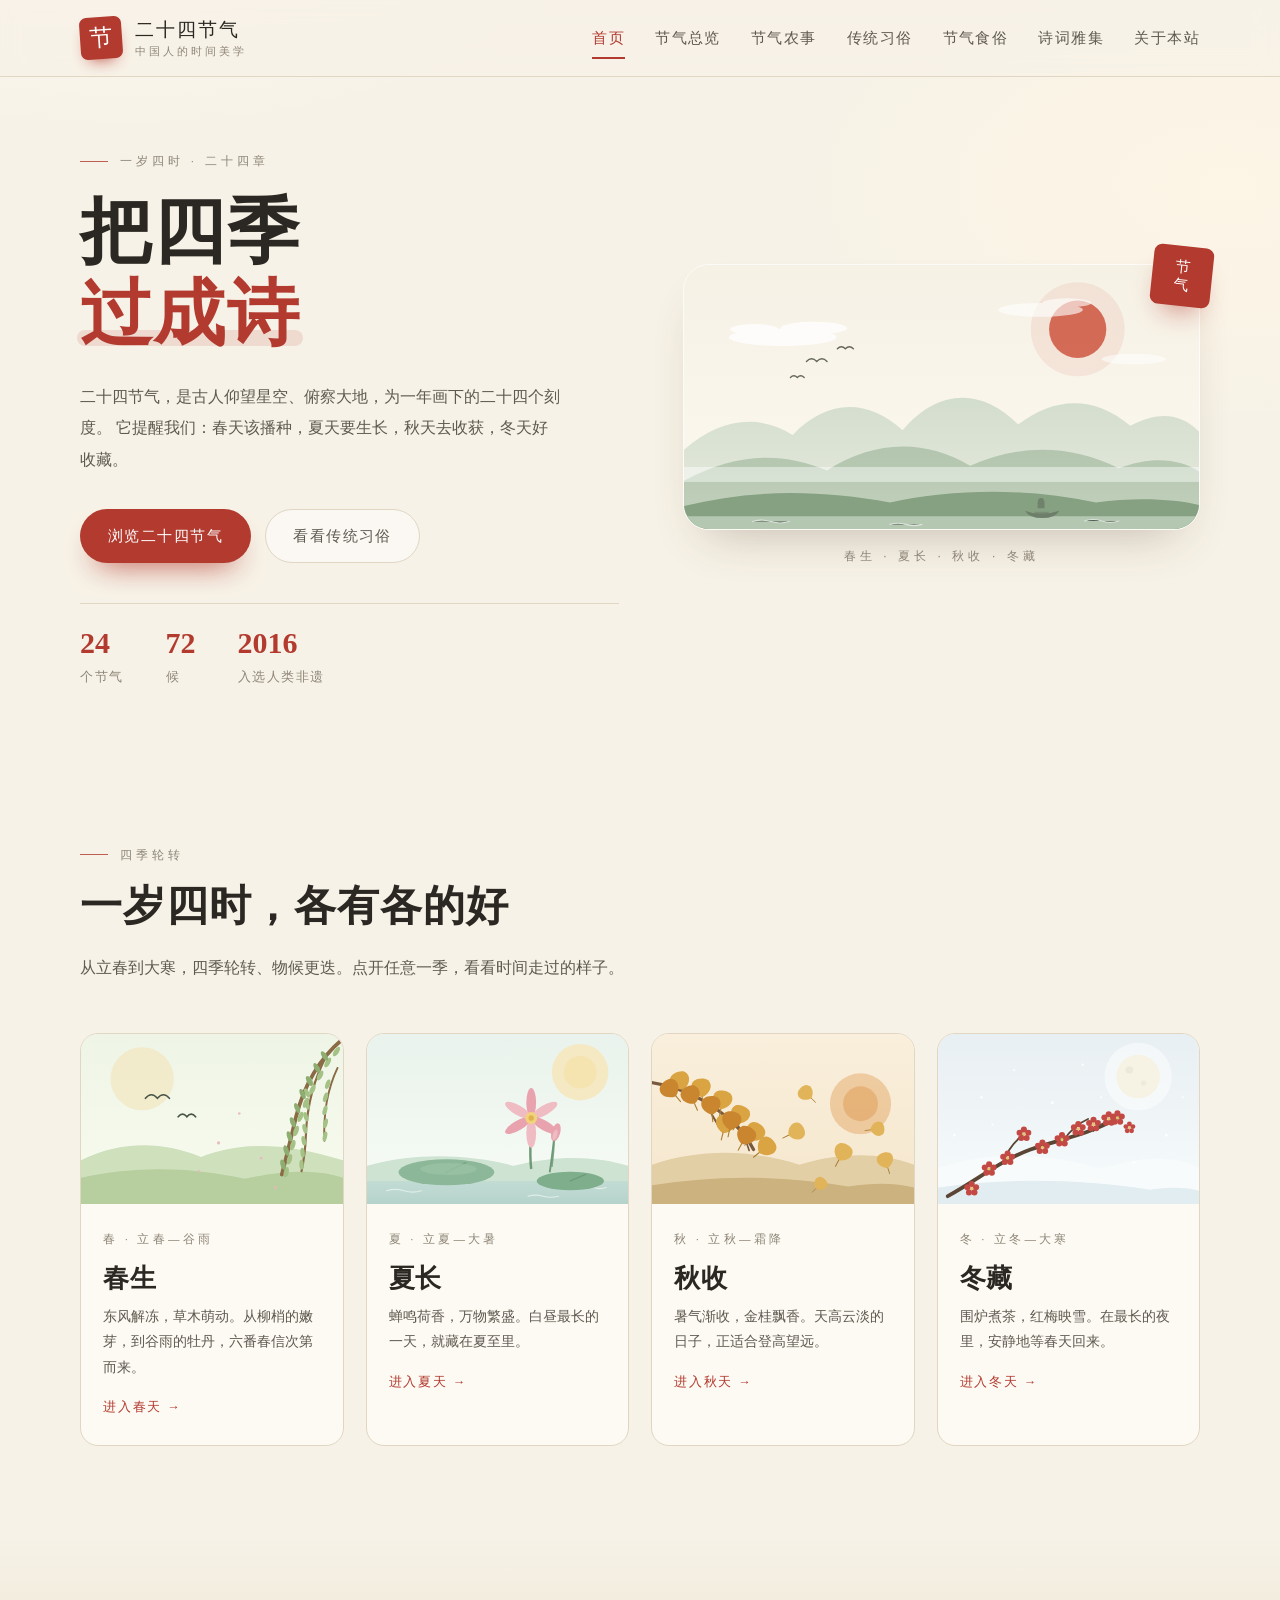
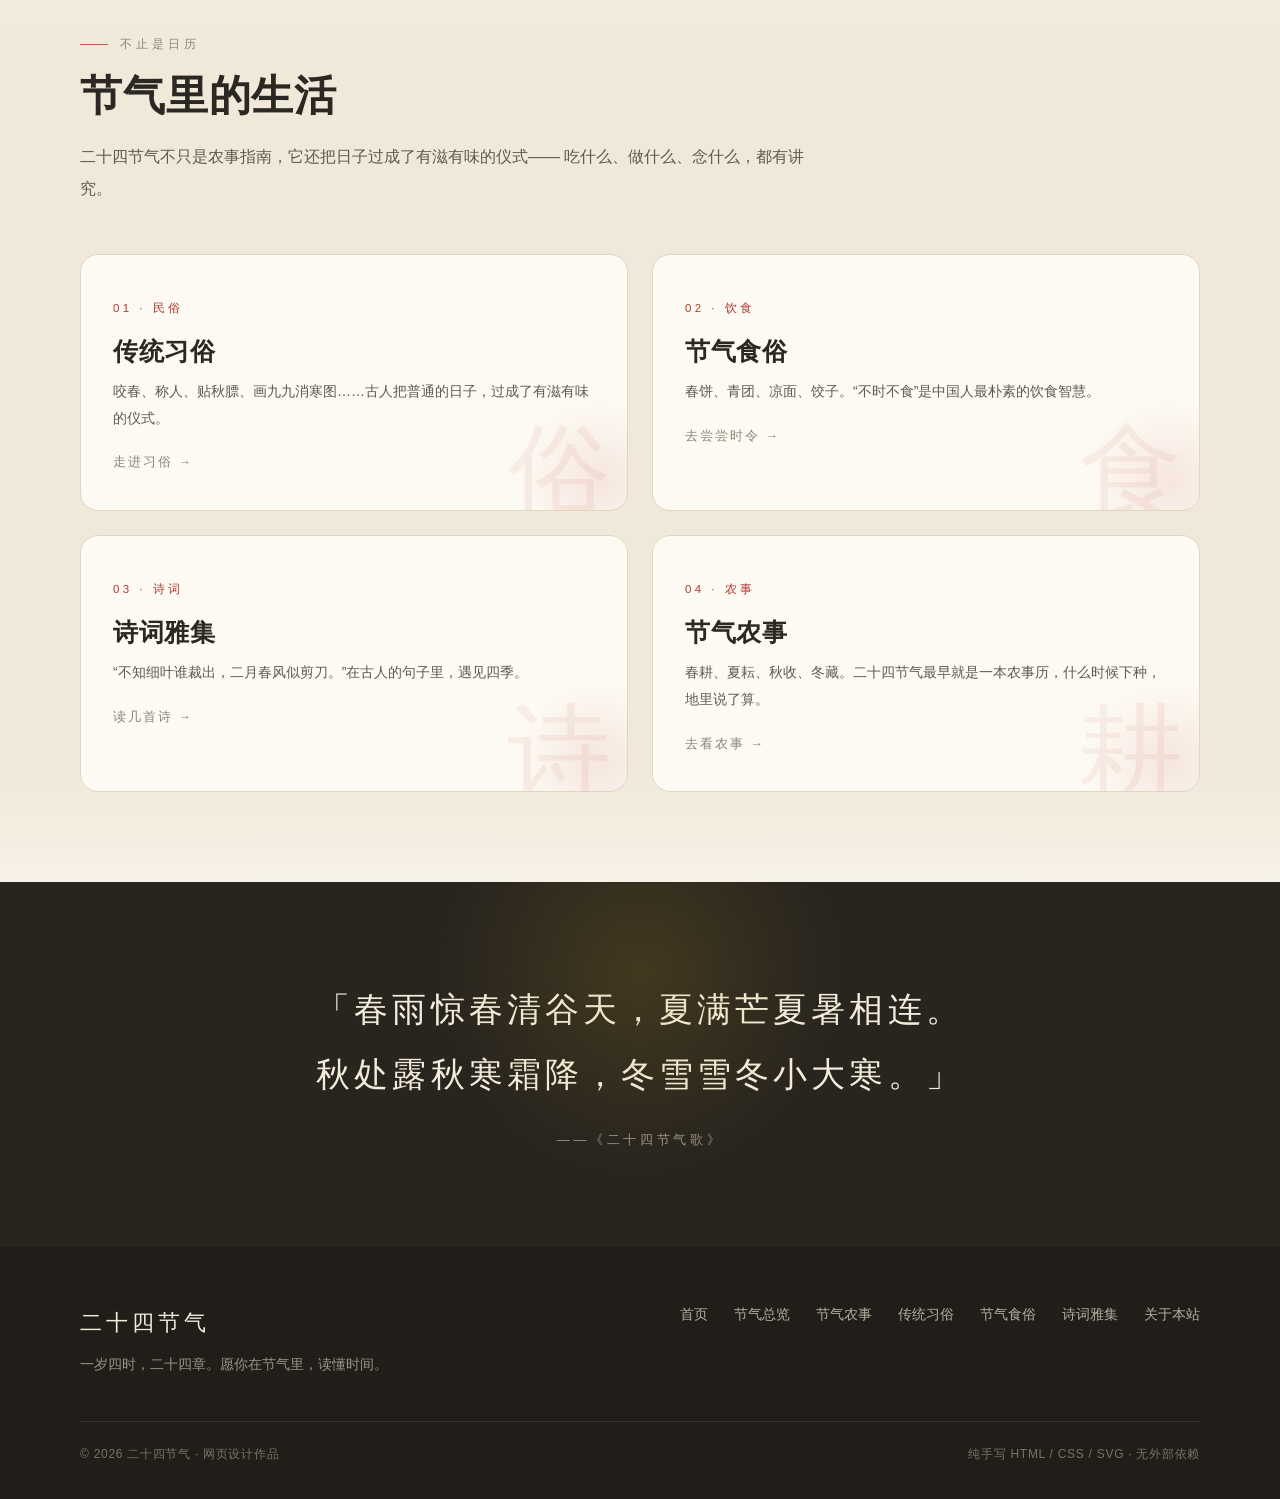
==== index.html @ dc35225e "Add 二十四节气 static site Co-Authored-By: Claude Code <noreply@anthropic.com>" ====
<!DOCTYPE html>
<html lang="zh-CN">
<head>
  <meta charset="UTF-8">
  <meta name="viewport" content="width=device-width, initial-scale=1.0">
  <title>二十四节气 · 中国人的时间美学</title>
  <meta name="description" content="二十四节气主题网站：一岁四时，二十四章。了解节气知识、传统习俗、节气食俗与相关诗词。">
  <link rel="icon" href="images/favicon.svg" type="image/svg+xml">
  <link rel="stylesheet" href="css/style.css">
  <script>document.documentElement.classList.add('js');</script>
</head>
<body>

  <header class="site-header">
    <div class="wrap nav">
      <a class="brand" href="index.html" aria-label="返回首页">
        <span class="brand-seal" aria-hidden="true">节</span>
        <span class="brand-text">二十四节气<small>中国人的时间美学</small></span>
      </a>
      <button class="nav-toggle" type="button" aria-label="展开导航" aria-expanded="false" aria-controls="siteNav">☰</button>
      <nav class="nav-links" id="siteNav">
        <a href="index.html" class="active">首页</a>
        <a href="terms.html">节气总览</a>
        <a href="farming.html">节气农事</a>
        <a href="customs.html">传统习俗</a>
        <a href="food.html">节气食俗</a>
        <a href="poetry.html">诗词雅集</a>
        <a href="about.html">关于本站</a>
      </nav>
    </div>
  </header>

  <main>

    <!-- ================= Hero ================= -->
    <section class="hero">
      <div class="wrap hero-grid">
        <div class="hero-copy">
          <p class="eyebrow">一岁四时 · 二十四章</p>
          <h1>把四季<br><em>过成诗</em></h1>
          <p class="lead">
            二十四节气，是古人仰望星空、俯察大地，为一年画下的二十四个刻度。
            它提醒我们：春天该播种，夏天要生长，秋天去收获，冬天好收藏。
          </p>
          <div class="hero-actions">
            <a class="btn btn-solid" href="terms.html">浏览二十四节气</a>
            <a class="btn btn-ghost" href="customs.html">看看传统习俗</a>
          </div>
          <ul class="hero-stats">
            <li><strong>24</strong><span>个节气</span></li>
            <li><strong>72</strong><span>候</span></li>
            <li><strong>2016</strong><span>入选人类非遗</span></li>
          </ul>
        </div>

        <figure class="hero-art">
          <img src="images/hero-mountains.svg" alt="水墨风格的山水插画：远山、红日、小舟与飞鸟" width="900" height="460">
          <span class="hero-seal" aria-hidden="true">节<br>气</span>
          <figcaption>春生 · 夏长 · 秋收 · 冬藏</figcaption>
        </figure>
      </div>
    </section>

    <!-- ================= 四季 ================= -->
    <section class="section">
      <div class="wrap">
        <div class="section-head reveal">
          <p class="eyebrow">四季轮转</p>
          <h2>一岁四时，各有各的好</h2>
          <p class="lead">
            从立春到大寒，四季轮转、物候更迭。点开任意一季，看看时间走过的样子。
          </p>
        </div>

        <div class="season-grid">
          <a class="season-card reveal" href="terms.html#spring">
            <img src="images/season-spring.svg" alt="春天的柳枝与燕子" width="480" height="320" loading="lazy">
            <div class="season-body">
              <span class="season-label">春 · 立春—谷雨</span>
              <h3>春生</h3>
              <p>东风解冻，草木萌动。从柳梢的嫩芽，到谷雨的牡丹，六番春信次第而来。</p>
              <span class="season-arrow">进入春天 →</span>
            </div>
          </a>

          <a class="season-card reveal" href="terms.html#summer">
            <img src="images/season-summer.svg" alt="夏天的荷花与池塘" width="480" height="320" loading="lazy">
            <div class="season-body">
              <span class="season-label">夏 · 立夏—大暑</span>
              <h3>夏长</h3>
              <p>蝉鸣荷香，万物繁盛。白昼最长的一天，就藏在夏至里。</p>
              <span class="season-arrow">进入夏天 →</span>
            </div>
          </a>

          <a class="season-card reveal" href="terms.html#autumn">
            <img src="images/season-autumn.svg" alt="秋天的银杏枝头" width="480" height="320" loading="lazy">
            <div class="season-body">
              <span class="season-label">秋 · 立秋—霜降</span>
              <h3>秋收</h3>
              <p>暑气渐收，金桂飘香。天高云淡的日子，正适合登高望远。</p>
              <span class="season-arrow">进入秋天 →</span>
            </div>
          </a>

          <a class="season-card reveal" href="terms.html#winter">
            <img src="images/season-winter.svg" alt="冬天的明月与红梅" width="480" height="320" loading="lazy">
            <div class="season-body">
              <span class="season-label">冬 · 立冬—大寒</span>
              <h3>冬藏</h3>
              <p>围炉煮茶，红梅映雪。在最长的夜里，安静地等春天回来。</p>
              <span class="season-arrow">进入冬天 →</span>
            </div>
          </a>
        </div>
      </div>
    </section>

    <!-- ================= 四个入口 ================= -->
    <section class="section section-paper">
      <div class="wrap">
        <div class="section-head reveal">
          <p class="eyebrow">不止是日历</p>
          <h2>节气里的生活</h2>
          <p class="lead">
            二十四节气不只是农事指南，它还把日子过成了有滋有味的仪式——
            吃什么、做什么、念什么，都有讲究。
          </p>
        </div>

        <div class="feature-grid">
          <a class="feature-card reveal" href="customs.html">
            <span class="feature-kicker">01 · 民俗</span>
            <h3>传统习俗</h3>
            <span class="feature-char" aria-hidden="true">俗</span>
            <p>咬春、称人、贴秋膘、画九九消寒图……古人把普通的日子，过成了有滋有味的仪式。</p>
            <span class="feature-more">走进习俗 →</span>
          </a>

          <a class="feature-card reveal" href="food.html">
            <span class="feature-kicker">02 · 饮食</span>
            <h3>节气食俗</h3>
            <span class="feature-char" aria-hidden="true">食</span>
            <p>春饼、青团、凉面、饺子。“不时不食”是中国人最朴素的饮食智慧。</p>
            <span class="feature-more">去尝尝时令 →</span>
          </a>

          <a class="feature-card reveal" href="poetry.html">
            <span class="feature-kicker">03 · 诗词</span>
            <h3>诗词雅集</h3>
            <span class="feature-char" aria-hidden="true">诗</span>
            <p>“不知细叶谁裁出，二月春风似剪刀。”在古人的句子里，遇见四季。</p>
            <span class="feature-more">读几首诗 →</span>
          </a>

          <a class="feature-card reveal" href="farming.html">
            <span class="feature-kicker">04 · 农事</span>
            <h3>节气农事</h3>
            <span class="feature-char" aria-hidden="true">耕</span>
            <p>春耕、夏耘、秋收、冬藏。二十四节气最早就是一本农事历，什么时候下种，地里说了算。</p>
            <span class="feature-more">去看农事 →</span>
          </a>
        </div>
      </div>
    </section>

    <!-- ================= 诗句横幅 ================= -->
    <section class="quote-band">
      <div class="wrap">
        <blockquote>「春雨惊春清谷天，夏满芒夏暑相连。<br>秋处露秋寒霜降，冬雪雪冬小大寒。」</blockquote>
        <cite>——《二十四节气歌》</cite>
      </div>
    </section>

  </main>

  <footer class="site-footer">
    <div class="wrap footer-grid">
      <div>
        <p class="footer-title">二十四节气</p>
        <p class="footer-note">一岁四时，二十四章。愿你在节气里，读懂时间。</p>
      </div>
      <nav class="footer-links" aria-label="页脚导航">
        <a href="index.html">首页</a>
        <a href="terms.html">节气总览</a>
        <a href="farming.html">节气农事</a>
        <a href="customs.html">传统习俗</a>
        <a href="food.html">节气食俗</a>
        <a href="poetry.html">诗词雅集</a>
        <a href="about.html">关于本站</a>
      </nav>
    </div>
    <div class="wrap footer-bottom">
      <p>© <span data-year>2026</span> 二十四节气 · 网页设计作品</p>
      <p>纯手写 HTML / CSS / SVG · 无外部依赖</p>
    </div>
  </footer>

  <script src="js/main.js"></script>
</body>
</html>
---- css/style.css ----
/* =========================================================
   二十四节气 · 站点样式
   纯手写 CSS，无第三方框架 / 无外部字体依赖
   ========================================================= */

:root{
  --paper:      #f7f2e7;
  --paper-2:    #fdfaf3;
  --paper-3:    #f0e9da;
  --ink:        #2b2823;
  --ink-2:      #5f5a50;
  --ink-3:      #8d8577;
  --line:       #e0d6c2;
  --red:        #b23a2f;
  --red-deep:   #8e2b22;
  --gold:       #c9a227;
  --spring:     #7d9e6a;
  --summer:     #bd6a52;
  --autumn:     #bd8f41;
  --winter:     #5a7d95;
  --serif: "Songti SC","STSong","Noto Serif SC","Source Han Serif SC","SimSun",serif;
  --sans:  "PingFang SC","Microsoft YaHei","Hiragino Sans GB","Noto Sans SC",sans-serif;
  --radius: 18px;
  --shadow: 0 24px 50px -24px rgba(72,54,30,.32);
}

*,*::before,*::after{ box-sizing:border-box; }

html{ scroll-behavior:smooth; }

body{
  margin:0;
  font-family:var(--sans);
  font-size:16px;
  line-height:1.8;
  color:var(--ink);
  background:
    radial-gradient(900px 520px at 10% -6%, #fffdf6 0%, rgba(255,253,246,0) 62%),
    radial-gradient(760px 420px at 96% 6%, #fdf5e6 0%, rgba(253,245,230,0) 58%),
    var(--paper);
  overflow-x:hidden;
  -webkit-font-smoothing:antialiased;
}

::selection{ background:rgba(178,58,47,.16); }

img{ max-width:100%; height:auto; display:block; }
a{ color:inherit; }
button{ font:inherit; }

h1,h2,h3,h4{
  font-family:var(--serif);
  font-weight:600;
  line-height:1.3;
  letter-spacing:.02em;
  margin:0;
}
p{ margin:0; }

:focus-visible{
  outline:2px solid var(--red);
  outline-offset:3px;
  border-radius:4px;
}

.wrap{ width:min(1120px, calc(100% - 48px)); margin-inline:auto; }
.wrap.narrow{ width:min(880px, calc(100% - 48px)); }

.section{ padding:90px 0; }
.section-tight{ padding:56px 0; }

.section-paper{
  background:linear-gradient(180deg,
    rgba(240,233,218,0) 0%,
    var(--paper-3) 12%,
    var(--paper-3) 88%,
    rgba(240,233,218,0) 100%);
}

/* ---------- 入场动画（JS 开启后才隐藏，避免无 JS 时白屏） ---------- */
.js .reveal.reveal-armed{
  opacity:0;
  transform:translateY(26px);
  transition:opacity .8s ease, transform .8s cubic-bezier(.2,.7,.3,1);
}
.js .reveal.reveal-armed.is-visible{ opacity:1; transform:none; }

/* ========================= 顶部导航 ========================= */
.site-header{
  position:sticky;
  top:0;
  z-index:60;
  background:rgba(247,242,231,.86);
  backdrop-filter:blur(12px);
  -webkit-backdrop-filter:blur(12px);
  border-bottom:1px solid var(--line);
}

.nav{
  position:relative;
  display:flex;
  align-items:center;
  justify-content:space-between;
  gap:24px;
  min-height:76px;
}

.brand{
  display:flex;
  align-items:center;
  gap:13px;
  text-decoration:none;
  flex-shrink:0;
}
.brand-seal{
  width:42px; height:42px;
  display:grid; place-items:center;
  background:var(--red);
  color:#fff;
  font-family:var(--serif);
  font-size:23px;
  border-radius:7px;
  transform:rotate(-4deg);
  box-shadow:0 8px 16px -8px rgba(178,58,47,.95);
}
.brand-text{
  font-family:var(--serif);
  font-size:19px;
  letter-spacing:.1em;
  line-height:1.15;
}
.brand-text small{
  display:block;
  margin-top:5px;
  font-family:var(--sans);
  font-size:10.5px;
  letter-spacing:.28em;
  color:var(--ink-3);
}

.nav-links{ display:flex; gap:30px; }
.nav-links a{
  position:relative;
  padding:8px 0;
  font-size:14.5px;
  letter-spacing:.1em;
  color:var(--ink-2);
  text-decoration:none;
  white-space:nowrap;
  transition:color .25s;
}
.nav-links a::after{
  content:"";
  position:absolute;
  left:0; bottom:0;
  width:100%; height:2px;
  background:var(--red);
  transform:scaleX(0);
  transform-origin:left;
  transition:transform .3s ease;
}
.nav-links a:hover{ color:var(--ink); }
.nav-links a:hover::after,
.nav-links a.active::after{ transform:scaleX(1); }
.nav-links a.active{ color:var(--red); }

.nav-toggle{
  display:none;
  width:44px; height:44px;
  border:1px solid var(--line);
  border-radius:10px;
  background:rgba(255,255,255,.55);
  color:var(--ink);
  font-size:18px;
  cursor:pointer;
}

/* ========================= 通用元素 ========================= */
.eyebrow{
  display:inline-flex;
  align-items:center;
  gap:12px;
  font-size:11.5px;
  letter-spacing:.34em;
  color:var(--ink-3);
}
.eyebrow::before{
  content:"";
  width:28px; height:1px;
  background:var(--red);
  opacity:.8;
}

.lead{ color:var(--ink-2); font-size:16px; line-height:1.95; }

.section-head{ max-width:730px; margin-bottom:50px; }
.section-head h2{
  font-size:clamp(28px,3.4vw,42px);
  margin:14px 0 18px;
}

.btn{
  display:inline-flex;
  align-items:center;
  gap:10px;
  padding:13px 27px;
  border-radius:999px;
  border:1px solid transparent;
  font-size:14.5px;
  letter-spacing:.1em;
  text-decoration:none;
  cursor:pointer;
  transition:transform .3s, background .3s, border-color .3s, box-shadow .3s, color .3s;
}
.btn-solid{
  background:var(--red);
  color:#fff;
  box-shadow:0 16px 30px -16px rgba(178,58,47,.95);
}
.btn-solid:hover{ background:var(--red-deep); transform:translateY(-2px); }
.btn-ghost{
  border-color:var(--line);
  background:rgba(255,255,255,.5);
  color:var(--ink-2);
}
.btn-ghost:hover{ border-color:var(--ink-3); color:var(--ink); transform:translateY(-2px); }

.ornament{
  display:flex;
  align-items:center;
  justify-content:center;
  gap:12px;
  margin-top:22px;
  color:var(--red);
}
.ornament::before,
.ornament::after{
  content:"";
  width:70px; height:1px;
  background:var(--line);
}

/* ========================= 首页 Hero ========================= */
.hero{ padding:66px 0 58px; position:relative; }

.hero-grid{
  display:grid;
  grid-template-columns:1.02fr .98fr;
  gap:64px;
  align-items:center;
}

.hero h1{
  font-size:clamp(46px,5.6vw,78px);
  line-height:1.14;
  margin:20px 0 26px;
}
.hero h1 em{
  position:relative;
  display:inline-block;
  font-style:normal;
  color:var(--red);
}
.hero h1 em::after{
  content:"";
  position:absolute;
  left:-3px; right:-3px; bottom:9px;
  height:16px;
  border-radius:9px;
  background:rgba(178,58,47,.13);
  z-index:-1;
}

.hero .lead{ max-width:480px; }

.hero-actions{
  display:flex;
  flex-wrap:wrap;
  gap:14px;
  margin-top:34px;
}

.hero-stats{
  display:flex;
  gap:42px;
  list-style:none;
  margin:40px 0 0;
  padding:24px 0 0;
  border-top:1px solid var(--line);
}
.hero-stats li{ display:flex; flex-direction:column; }
.hero-stats strong{
  font-family:var(--serif);
  font-size:30px;
  line-height:1;
  color:var(--red);
}
.hero-stats span{
  margin-top:8px;
  font-size:12.5px;
  letter-spacing:.12em;
  color:var(--ink-3);
}

.hero-art{ position:relative; margin:0; }
.hero-art img{
  width:100%;
  border-radius:26px;
  border:1px solid rgba(255,255,255,.7);
  box-shadow:var(--shadow);
}
.hero-art figcaption{
  margin-top:16px;
  text-align:center;
  font-size:12px;
  letter-spacing:.34em;
  color:var(--ink-3);
}
.hero-seal{
  position:absolute;
  top:-18px; right:-12px;
  width:60px; height:60px;
  display:grid; place-items:center;
  background:var(--red);
  color:#fff;
  font-family:var(--serif);
  font-size:15px;
  line-height:1.2;
  text-align:center;
  border-radius:8px;
  transform:rotate(6deg);
  box-shadow:0 16px 30px -16px rgba(178,58,47,.95);
}

/* ========================= 四季卡片 ========================= */
.season-grid{
  display:grid;
  grid-template-columns:repeat(4,1fr);
  gap:22px;
}

.season-card{
  position:relative;
  display:flex;
  flex-direction:column;
  background:var(--paper-2);
  border:1px solid var(--line);
  border-radius:var(--radius);
  overflow:hidden;
  text-decoration:none;
  transition:transform .4s cubic-bezier(.2,.7,.3,1), box-shadow .4s;
}
.season-card:hover{ transform:translateY(-10px); box-shadow:var(--shadow); }
.season-card img{ width:100%; height:170px; object-fit:cover; }
.season-body{ padding:20px 22px 24px; }
.season-label{
  font-size:11.5px;
  letter-spacing:.28em;
  color:var(--ink-3);
}
.season-body h3{ font-size:26px; margin:9px 0 8px; }
.season-body p{ font-size:13.8px; color:var(--ink-2); line-height:1.85; }
.season-arrow{
  display:inline-block;
  margin-top:16px;
  font-size:12.5px;
  letter-spacing:.14em;
  color:var(--red);
}
.season-card:hover .season-arrow{ letter-spacing:.22em; }
.season-arrow, .season-card{ transition-property:transform, box-shadow, letter-spacing; }

/* ========================= 三个特色入口 ========================= */
.feature-grid{
  display:grid;
  grid-template-columns:repeat(2,1fr);
  gap:24px;
}
.feature-card{
  position:relative;
  display:block;
  padding:38px 32px 34px;
  background:var(--paper-2);
  border:1px solid var(--line);
  border-radius:var(--radius);
  text-decoration:none;
  overflow:hidden;
  transition:transform .4s cubic-bezier(.2,.7,.3,1), box-shadow .4s, border-color .4s;
}
.feature-card::after{
  content:"";
  position:absolute;
  right:-56px; bottom:-56px;
  width:170px; height:170px;
  border-radius:50%;
  background:radial-gradient(circle, rgba(178,58,47,.10), rgba(178,58,47,0) 68%);
  transition:transform .5s;
}
.feature-card:hover{ transform:translateY(-8px); box-shadow:var(--shadow); border-color:#d4c7ae; }
.feature-card:hover::after{ transform:scale(1.15); }
.feature-kicker{
  font-size:11.5px;
  letter-spacing:.3em;
  color:var(--red);
}
.feature-card h3{ font-size:25px; margin:14px 0 10px; }
.feature-card p{ font-size:14px; color:var(--ink-2); line-height:1.9; }
.feature-more{
  display:inline-block;
  margin-top:20px;
  font-size:12.5px;
  letter-spacing:.16em;
  color:var(--ink-3);
}
.feature-char{
  position:absolute;
  right:16px;
  bottom:-14px;
  font-family:var(--serif);
  font-size:104px;
  line-height:1;
  color:rgba(178,58,47,.07);
  pointer-events:none;
}

/* ========================= 诗句横幅 ========================= */
.quote-band{
  padding:96px 0;
  background:#28241e;
  color:#f3ecdc;
  text-align:center;
  position:relative;
  overflow:hidden;
}
.quote-band::before{
  content:"";
  position:absolute;
  left:50%; top:-120px;
  width:420px; height:420px;
  transform:translateX(-50%);
  border-radius:50%;
  background:radial-gradient(circle, rgba(201,162,39,.16), rgba(201,162,39,0) 68%);
}
.quote-band blockquote{
  margin:0;
  font-family:var(--serif);
  font-size:clamp(22px,3vw,34px);
  line-height:1.9;
  letter-spacing:.12em;
}
.quote-band cite{
  display:block;
  margin-top:20px;
  font-style:normal;
  font-size:13px;
  letter-spacing:.28em;
  color:rgba(243,236,220,.55);
}

/* ========================= 页脚 ========================= */
.site-footer{
  background:#211e19;
  color:#cfc7b6;
  padding:56px 0 34px;
}
.footer-grid{
  display:flex;
  justify-content:space-between;
  gap:48px;
  flex-wrap:wrap;
}
.footer-title{
  font-family:var(--serif);
  font-size:22px;
  letter-spacing:.18em;
  color:#f3ecdc;
}
.footer-note{
  margin-top:10px;
  font-size:13.5px;
  color:rgba(207,199,182,.7);
}
.footer-links{
  display:flex;
  flex-wrap:wrap;
  gap:12px 26px;
  font-size:13.5px;
}
.footer-links a{
  text-decoration:none;
  color:rgba(207,199,182,.85);
  transition:color .25s;
}
.footer-links a:hover{ color:#fff; }
.footer-bottom{
  display:flex;
  justify-content:space-between;
  flex-wrap:wrap;
  gap:10px;
  margin-top:44px;
  padding-top:22px;
  border-top:1px solid rgba(255,255,255,.1);
  font-size:12px;
  letter-spacing:.06em;
  color:rgba(207,199,182,.5);
}

/* ========================= 内页页头 ========================= */
.page-hero{
  padding:70px 0 22px;
  text-align:center;
}
.page-hero h1{
  margin-top:18px;
  font-size:clamp(34px,4.6vw,56px);
  letter-spacing:.12em;
}
.page-hero .lead{
  max-width:680px;
  margin:20px auto 0;
}

/* ========================= 节气总览 ========================= */
.filter-bar{
  display:flex;
  justify-content:center;
  flex-wrap:wrap;
  gap:10px;
  margin:30px 0 54px;
}
.filter-btn{
  padding:9px 22px;
  border:1px solid var(--line);
  border-radius:999px;
  background:rgba(255,255,255,.55);
  color:var(--ink-2);
  font-size:13.5px;
  letter-spacing:.14em;
  cursor:pointer;
  transition:all .25s;
}
.filter-btn:hover{ border-color:var(--ink-3); color:var(--ink); }
.filter-btn.active{
  background:var(--red);
  border-color:var(--red);
  color:#fff;
  box-shadow:0 12px 24px -14px rgba(178,58,47,.9);
}

.season-block{
  margin-bottom:68px;
  scroll-margin-top:110px;
}
.season-block[hidden]{ display:none !important; }
.season-head{
  display:flex;
  align-items:baseline;
  gap:16px;
  padding-bottom:16px;
  margin-bottom:24px;
  border-bottom:1px solid var(--line);
}
.season-head h2{ font-size:30px; letter-spacing:.1em; }
.season-head .season-sub{
  font-size:13px;
  letter-spacing:.1em;
  color:var(--ink-3);
}
.season-dot{
  width:10px; height:10px;
  border-radius:50%;
  align-self:center;
  background:var(--spring);
}
.season-block[data-season="spring"] .season-dot{ background:var(--spring); }
.season-block[data-season="summer"] .season-dot{ background:var(--summer); }
.season-block[data-season="autumn"] .season-dot{ background:var(--autumn); }
.season-block[data-season="winter"] .season-dot{ background:var(--winter); }

.season-art{
  margin:0 0 24px;
  border-radius:16px;
  overflow:hidden;
  background:var(--paper-3);
}
.season-art img{
  width:100%;
  height:240px;
  object-fit:cover;
  display:block;
  transition:transform .6s ease;
}
.season-block:hover .season-art img{ transform:scale(1.02); }
.season-block .note-box{ margin-top:26px; }

.season-lead{
  max-width:920px;
  margin:-4px 0 24px;
  font-size:15px;
  line-height:1.95;
  color:var(--ink-2);
}

.farm-intro{ max-width:800px; margin-bottom:54px; }
.farm-intro .section-head{ margin-bottom:22px; }

.glossary{ margin-top:64px; }
.glossary-head{ max-width:730px; margin-bottom:28px; }
.glossary-head h2{ font-size:clamp(26px,3vw,36px); margin-top:12px; }
.glossary-grid{
  display:grid;
  grid-template-columns:repeat(3,1fr);
  gap:16px;
  margin:0;
}
.glossary-item{
  padding:20px 22px 21px;
  background:var(--paper-2);
  border:1px solid var(--line);
  border-radius:12px;
}
.glossary-item dt{
  margin-bottom:6px;
  font-family:var(--serif);
  font-size:19px;
  color:var(--red);
}
.glossary-item dd{
  margin:0;
  font-size:13.5px;
  line-height:1.85;
  color:var(--ink-2);
}

.term-grid{
  display:grid;
  grid-template-columns:repeat(6, 1fr);
  gap:14px;
}
.term-card{
  position:relative;
  padding:22px 18px 24px;
  background:var(--paper-2);
  border:1px solid var(--line);
  border-top:3px solid var(--spring);
  border-radius:14px;
  transition:transform .35s, box-shadow .35s, background .35s;
}
.season-block[data-season="spring"] .term-card{ border-top-color:var(--spring); }
.season-block[data-season="summer"] .term-card{ border-top-color:var(--summer); }
.season-block[data-season="autumn"] .term-card{ border-top-color:var(--autumn); }
.season-block[data-season="winter"] .term-card{ border-top-color:var(--winter); }
.term-card:hover{
  transform:translateY(-6px);
  box-shadow:var(--shadow);
  background:#fffdf7;
}
.term-no{
  font-size:11px;
  letter-spacing:.26em;
  color:var(--ink-3);
}
.term-card h3{ font-size:24px; margin:10px 0 4px; }
.term-date{
  font-size:12px;
  letter-spacing:.08em;
  color:var(--red);
  margin-bottom:12px;
}
.term-desc{
  font-size:13px;
  line-height:1.8;
  color:var(--ink-2);
}

.note-box{
  margin-top:36px;
  padding:24px 28px;
  background:rgba(201,162,39,.07);
  border:1px solid rgba(201,162,39,.28);
  border-left:3px solid var(--gold);
  border-radius:12px;
  font-size:14.5px;
  line-height:1.9;
  color:var(--ink-2);
}
.note-box strong{ color:var(--ink); }

/* ========================= 传统习俗时间轴 ========================= */
.timeline{
  position:relative;
  padding-left:42px;
  margin-top:16px;
}
.timeline::before{
  content:"";
  position:absolute;
  left:9px; top:8px; bottom:8px;
  width:1px;
  background:var(--line);
}
.timeline-item{
  position:relative;
  margin-bottom:34px;
}
.timeline-item:last-child{ margin-bottom:0; }
.timeline-dot{
  position:absolute;
  left:-42px; top:34px;
  width:19px; height:19px;
  border-radius:50%;
  background:var(--red);
  border:3px solid var(--paper);
  box-shadow:0 0 0 1px var(--line);
}
.custom-card{
  background:var(--paper-2);
  border:1px solid var(--line);
  border-radius:var(--radius);
  padding:30px 34px 32px;
  box-shadow:0 18px 40px -34px rgba(72,54,30,.6);
  transition:transform .35s, box-shadow .35s;
}
.custom-card:hover{ transform:translateY(-4px); box-shadow:var(--shadow); }

.custom-card.has-art{
  display:grid;
  grid-template-columns:minmax(0,1fr) 300px;
  gap:32px;
  align-items:center;
}
.custom-copy{ min-width:0; }
.custom-art{
  margin:0;
  border-radius:14px;
  overflow:hidden;
  background:var(--paper-3);
  aspect-ratio:3 / 2;
}
.custom-art img{
  width:100%;
  height:100%;
  object-fit:cover;
  display:block;
  transition:transform .5s ease;
}
.custom-card.has-art:hover .custom-art img{ transform:scale(1.03); }
.custom-char{
  display:inline-grid;
  place-items:center;
  width:56px; height:56px;
  margin-bottom:16px;
  border-radius:50%;
  background:var(--red);
  color:#fff;
  font-family:var(--serif);
  font-size:26px;
  box-shadow:0 14px 24px -14px rgba(178,58,47,.9);
}
.custom-card.spring .custom-char{ background:var(--spring); box-shadow:0 14px 24px -14px rgba(125,158,106,.95); }
.custom-card.summer .custom-char{ background:var(--summer); box-shadow:0 14px 24px -14px rgba(189,106,82,.95); }
.custom-card.autumn .custom-char{ background:var(--autumn); box-shadow:0 14px 24px -14px rgba(189,143,65,.95); }
.custom-card.winter .custom-char{ background:var(--winter); box-shadow:0 14px 24px -14px rgba(90,125,149,.95); }

.custom-season{
  font-size:11.5px;
  letter-spacing:.28em;
  color:var(--red);
  margin-bottom:6px;
}
.custom-card h2{ font-size:26px; margin-bottom:10px; }
.custom-card p{ font-size:14.5px; line-height:1.95; color:var(--ink-2); }

/* ========================= 节气食俗 ========================= */
.food-grid{
  display:grid;
  grid-template-columns:repeat(4,1fr);
  gap:22px;
}
.food-card{
  display:flex;
  flex-direction:column;
  background:var(--paper-2);
  border:1px solid var(--line);
  border-radius:var(--radius);
  overflow:hidden;
  text-align:center;
  transition:transform .35s, box-shadow .35s;
}
.food-card:hover{ transform:translateY(-6px); box-shadow:var(--shadow); }
.food-art{ background:#f3ead8; overflow:hidden; }
.food-art img{
  width:100%;
  height:158px;
  object-fit:cover;
  transition:transform .5s ease;
}
.food-card:hover .food-art img{ transform:scale(1.04); }
.food-body{
  flex:1;
  padding:20px 18px 24px;
}
.food-term{
  display:block;
  font-size:11.5px;
  letter-spacing:.26em;
  color:var(--red);
  margin-bottom:7px;
}
.food-card h3{ font-size:20px; }
.food-card p{
  margin-top:10px;
  font-size:13.2px;
  line-height:1.85;
  color:var(--ink-2);
}

/* ========================= 诗词 ========================= */
.poem-grid{
  display:grid;
  grid-template-columns:repeat(2,1fr);
  gap:24px;
}
.poem-card{
  position:relative;
  background:linear-gradient(180deg, #fdfaf3 0%, #f8f3e6 100%);
  border:1px solid var(--line);
  border-radius:var(--radius);
  overflow:hidden;
  transition:transform .35s, box-shadow .35s;
}
.poem-card:hover{ transform:translateY(-5px); box-shadow:var(--shadow); }
.poem-art{ overflow:hidden; }
.poem-art img{
  width:100%;
  height:200px;
  object-fit:cover;
  display:block;
  transition:transform .5s ease;
}
.poem-card:hover .poem-art img{ transform:scale(1.03); }
.poem-body{
  position:relative;
  padding:28px 36px 32px;
  overflow:hidden;
}
.poem-body::before{
  content:"詩";
  position:absolute;
  right:14px; top:-14px;
  font-family:var(--serif);
  font-size:110px;
  line-height:1;
  color:rgba(178,58,47,.055);
  pointer-events:none;
}
.poem-tag{
  display:inline-block;
  padding:4px 13px;
  border:1px solid rgba(178,58,47,.28);
  border-radius:999px;
  font-size:11.5px;
  letter-spacing:.2em;
  color:var(--red);
}
.poem-card h2{ font-size:24px; margin:14px 0 4px; letter-spacing:.06em; }
.poem-author{
  font-size:12.5px;
  letter-spacing:.2em;
  color:var(--ink-3);
}
.poem-text{
  margin:20px 0 18px;
  font-family:var(--serif);
  font-size:17px;
  line-height:2.15;
  letter-spacing:.06em;
  color:var(--ink);
}
.poem-text span{ display:block; }
.poem-note{
  padding-top:16px;
  border-top:1px dashed var(--line);
  font-size:13.2px;
  line-height:1.9;
  color:var(--ink-2);
}
.poem-season{
  margin-top:18px;
  padding:14px 16px 15px;
  background:rgba(178,58,47,.045);
  border-left:2px solid var(--red);
  border-radius:0 10px 10px 0;
}
.poem-season-title{
  margin-bottom:6px;
  font-size:11px;
  letter-spacing:.24em;
  color:var(--red);
}
.poem-season-text{
  font-size:13.2px;
  line-height:1.9;
  color:var(--ink-2);
}

/* ========================= 关于本站 ========================= */
.about-block + .about-block{ margin-top:38px; }
.about-block h2{ font-size:26px; margin-bottom:14px; }
.about-block p{ color:var(--ink-2); font-size:14.8px; line-height:1.95; }
.about-block p + p{ margin-top:12px; }

/* 小测验 */
.quiz{ display:grid; gap:18px; margin-top:34px; }
.quiz-q{
  padding:26px 28px;
  background:var(--paper-2);
  border:1px solid var(--line);
  border-radius:16px;
}
.quiz-q h3{
  font-family:var(--sans);
  font-size:16.5px;
  font-weight:600;
  margin-bottom:16px;
}
.options{ display:flex; flex-wrap:wrap; gap:10px; }
.option{
  padding:9px 19px;
  border:1px solid var(--line);
  border-radius:999px;
  background:#fff;
  color:var(--ink-2);
  font-size:13.8px;
  cursor:pointer;
  transition:all .2s;
}
.option:hover{ border-color:var(--ink-3); color:var(--ink); }
.option.right{
  background:#e9f2e4;
  border-color:var(--spring);
  color:#3f6b3f;
}
.option.wrong{
  background:#f8e6e3;
  border-color:#c4695c;
  color:#9a3a2e;
}
.explain{
  display:none;
  margin-top:16px;
  padding-left:13px;
  border-left:2px solid var(--gold);
  font-size:13.5px;
  line-height:1.85;
  color:var(--ink-2);
}
.explain.show{ display:block; }
.quiz-foot{
  display:flex;
  align-items:center;
  gap:18px;
  flex-wrap:wrap;
  margin-top:26px;
}
.quiz-result{ font-size:14.5px; color:var(--ink-2); letter-spacing:.04em; }
.quiz-result strong{ color:var(--red); font-family:var(--serif); font-size:20px; }
.quiz-tip{ display:inline-block; margin-top:6px; color:var(--ink-3); }

/* ========================= 响应式 ========================= */
@media (min-width: 761px) and (max-width: 1000px){
  .nav-links{ gap:14px; }
  .nav-links a{ font-size:13.5px; letter-spacing:.02em; }
  .brand-text{ font-size:18px; }
}

@media (max-width: 1020px){
  .hero-grid{ grid-template-columns:1fr; gap:44px; }
  .hero .lead{ max-width:none; }
  .season-grid{ grid-template-columns:repeat(2,1fr); }
  .term-grid{ grid-template-columns:repeat(3,1fr); }
  .feature-grid{ grid-template-columns:1fr; }
  .food-grid{ grid-template-columns:repeat(2,1fr); }
  .poem-grid{ grid-template-columns:1fr; }
  .page-hero{ padding-top:56px; }
}

@media (max-width: 760px){
  .wrap{ width:calc(100% - 36px); }
  .section{ padding:64px 0; }

  .nav{ min-height:68px; }
  .nav-toggle{ display:block; }
  .nav-links{
    display:none;
    position:absolute;
    top:100%; left:-18px; right:-18px;
    flex-direction:column;
    gap:0;
    padding:8px 24px 18px;
    background:rgba(247,242,231,.98);
    border-bottom:1px solid var(--line);
    box-shadow:0 24px 30px -24px rgba(72,54,30,.5);
  }
  .nav-links.open{ display:flex; }
  .nav-links a{
    padding:13px 0;
    border-bottom:1px dashed var(--line);
    font-size:15px;
  }
  .nav-links a:last-child{ border-bottom:0; }
  .nav-links a::after{ display:none; }

  .hero{ padding:40px 0 44px; }
  .hero h1{ font-size:clamp(40px,11vw,56px); }
  .hero-stats{ gap:26px; }
  .hero-stats strong{ font-size:26px; }
  .hero-seal{ width:52px; height:52px; font-size:13px; top:-12px; right:-6px; }

  .season-grid{ grid-template-columns:1fr; }
  .season-art img{ height:150px; }
  .custom-card.has-art{ grid-template-columns:1fr; gap:22px; }
  .custom-art{ order:-1; }
  .glossary-grid{ grid-template-columns:1fr 1fr; }
  .food-grid{ grid-template-columns:1fr 1fr; gap:16px; }
  .food-body{ padding:18px 14px 20px; }
  .food-art img{ height:132px; }

  .term-grid{ grid-template-columns:1fr 1fr; gap:12px; }
  .term-card{ padding:18px 16px 20px; }
  .term-card h3{ font-size:21px; }

  .timeline{ padding-left:32px; }
  .timeline::before{ left:6px; }
  .timeline-dot{ left:-32px; top:30px; width:15px; height:15px; }
  .custom-card{ padding:24px 22px 26px; }

  .poem-body{ padding:24px 22px 26px; }
  .poem-text{ font-size:15.5px; }
  .poem-body::before{ font-size:90px; }
  .poem-art img{ height:168px; }

  .page-hero h1{ letter-spacing:.08em; }
  .section-head{ margin-bottom:36px; }

  .footer-grid{ gap:28px; }
  .footer-bottom{ margin-top:30px; }
}

@media (max-width: 420px){
  .food-grid{ grid-template-columns:1fr; }
  .term-grid{ grid-template-columns:1fr; }
  .glossary-grid{ grid-template-columns:1fr; }
}

@media (prefers-reduced-motion: reduce){
  html{ scroll-behavior:auto; }
  .js .reveal.reveal-armed{ opacity:1; transform:none; transition:none; }
  *{ animation-duration:.01ms !important; animation-iteration-count:1 !important; }
}
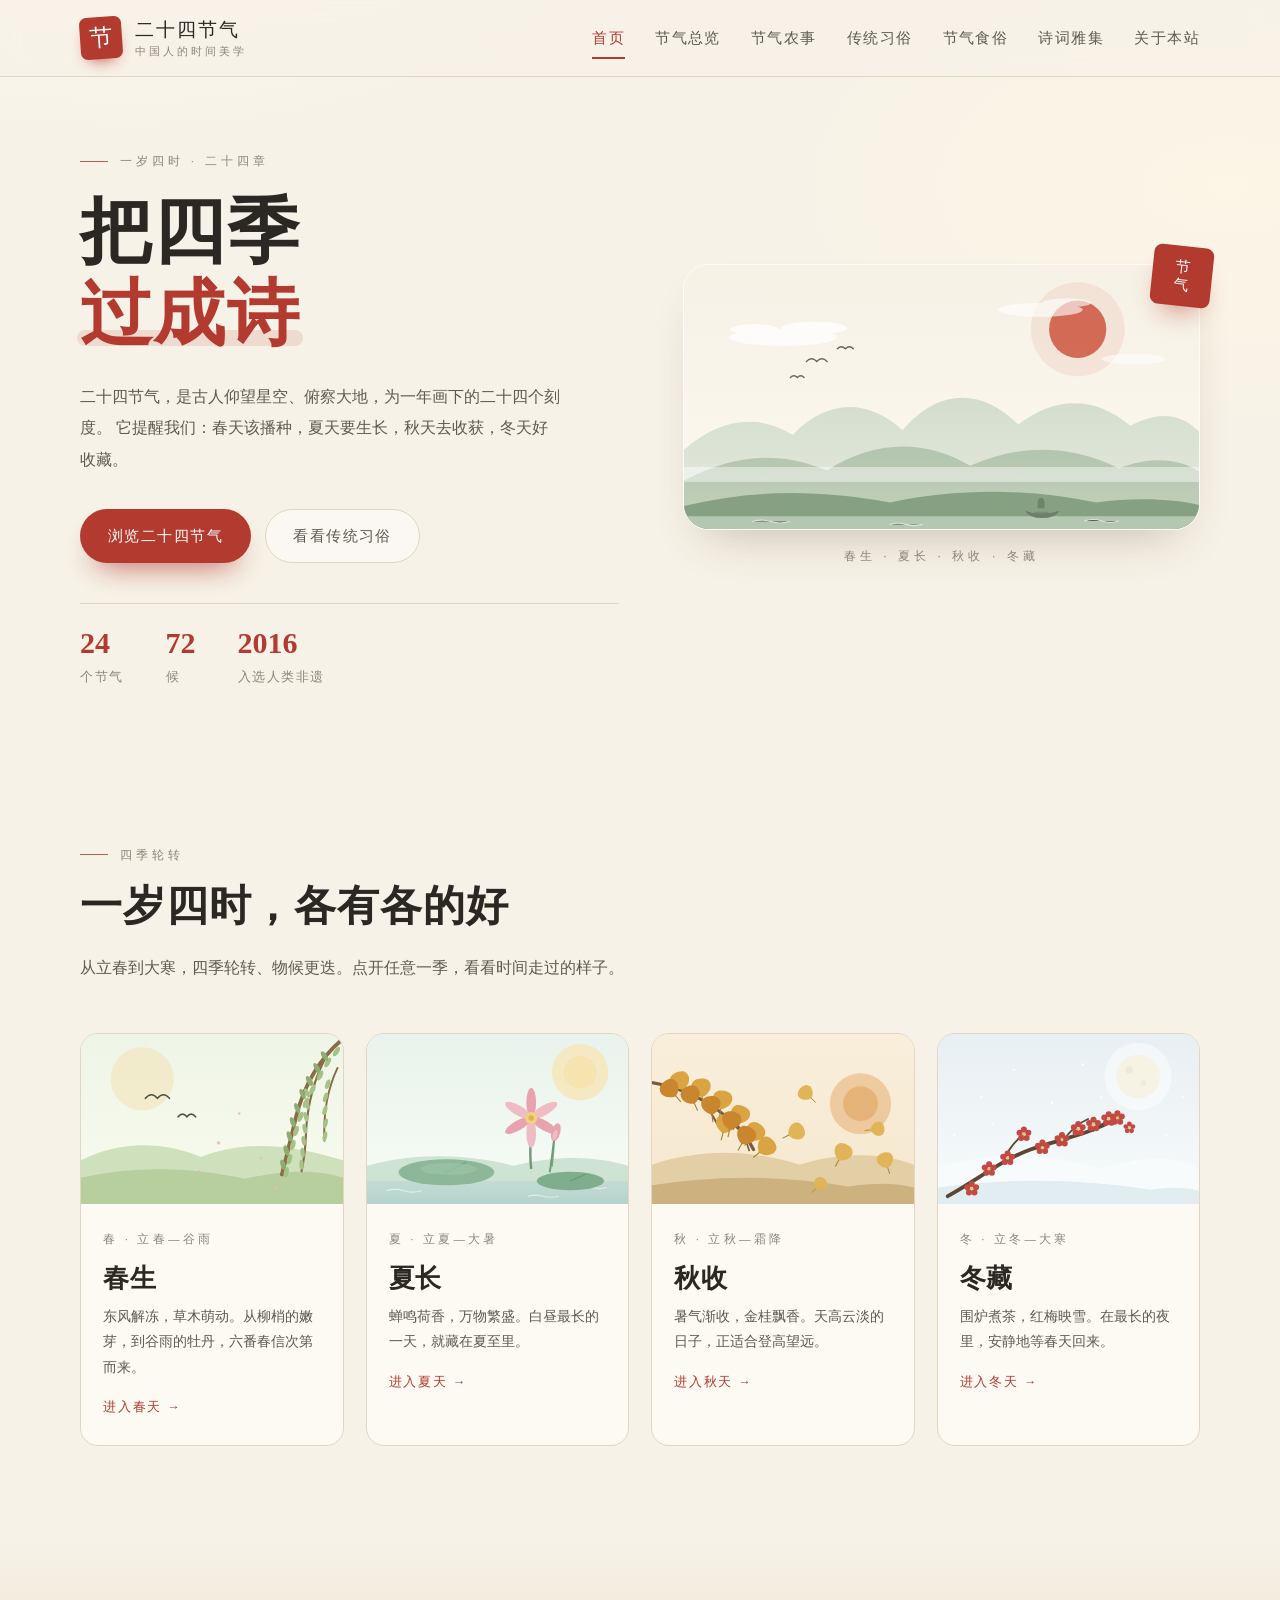
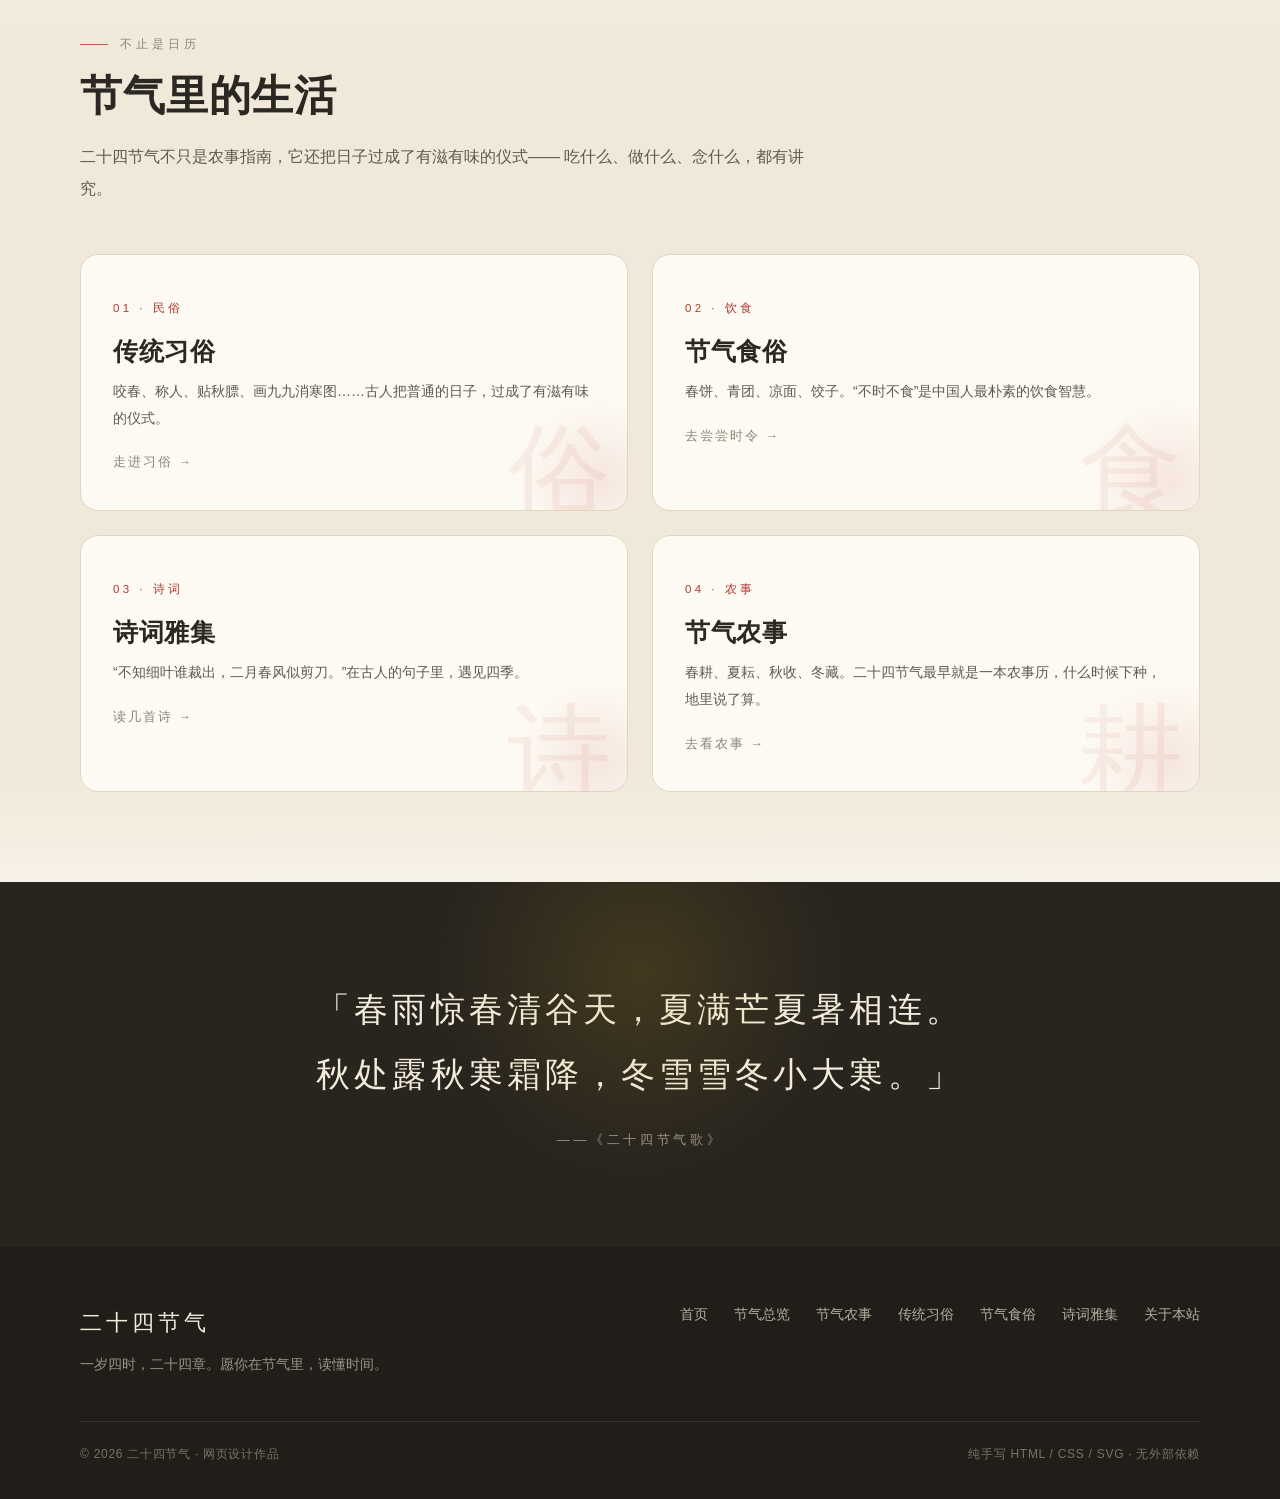
==== commit 08fa7318: "Split CSS and JS into functional modules Co-Authored-By: Claude Code <noreply@anthropic.com>" ====
--- a/index.html
+++ b/index.html
@@ -6,7 +6,11 @@
   <title>二十四节气 · 中国人的时间美学</title>
   <meta name="description" content="二十四节气主题网站：一岁四时，二十四章。了解节气知识、传统习俗、节气食俗与相关诗词。">
   <link rel="icon" href="images/favicon.svg" type="image/svg+xml">
-  <link rel="stylesheet" href="css/style.css">
+  <link rel="stylesheet" href="css/base.css">
+  <link rel="stylesheet" href="css/layout.css">
+  <link rel="stylesheet" href="css/components.css">
+  <link rel="stylesheet" href="css/pages.css">
+  <link rel="stylesheet" href="css/responsive.css">
   <script>document.documentElement.classList.add('js');</script>
 </head>
 <body>
@@ -196,6 +200,10 @@
     </div>
   </footer>
 
-  <script src="js/main.js"></script>
+  <script src="js/nav.js"></script>
+  <script src="js/reveal.js"></script>
+  <script src="js/filter.js"></script>
+  <script src="js/quiz.js"></script>
+  <script src="js/year.js"></script>
 </body>
 </html>
--- a/css/base.css
+++ b/css/base.css
@@ -0,0 +1,87 @@
+/* =========================================================
+   二十四节气 · 站点样式
+   纯手写 CSS，无第三方框架 / 无外部字体依赖
+   ========================================================= */
+
+:root{
+  --paper:      #f7f2e7;
+  --paper-2:    #fdfaf3;
+  --paper-3:    #f0e9da;
+  --ink:        #2b2823;
+  --ink-2:      #5f5a50;
+  --ink-3:      #8d8577;
+  --line:       #e0d6c2;
+  --red:        #b23a2f;
+  --red-deep:   #8e2b22;
+  --gold:       #c9a227;
+  --spring:     #7d9e6a;
+  --summer:     #bd6a52;
+  --autumn:     #bd8f41;
+  --winter:     #5a7d95;
+  --serif: "Songti SC","STSong","Noto Serif SC","Source Han Serif SC","SimSun",serif;
+  --sans:  "PingFang SC","Microsoft YaHei","Hiragino Sans GB","Noto Sans SC",sans-serif;
+  --radius: 18px;
+  --shadow: 0 24px 50px -24px rgba(72,54,30,.32);
+}
+
+*,*::before,*::after{ box-sizing:border-box; }
+
+html{ scroll-behavior:smooth; }
+
+body{
+  margin:0;
+  font-family:var(--sans);
+  font-size:16px;
+  line-height:1.8;
+  color:var(--ink);
+  background:
+    radial-gradient(900px 520px at 10% -6%, #fffdf6 0%, rgba(255,253,246,0) 62%),
+    radial-gradient(760px 420px at 96% 6%, #fdf5e6 0%, rgba(253,245,230,0) 58%),
+    var(--paper);
+  overflow-x:hidden;
+  -webkit-font-smoothing:antialiased;
+}
+
+::selection{ background:rgba(178,58,47,.16); }
+
+img{ max-width:100%; height:auto; display:block; }
+a{ color:inherit; }
+button{ font:inherit; }
+
+h1,h2,h3,h4{
+  font-family:var(--serif);
+  font-weight:600;
+  line-height:1.3;
+  letter-spacing:.02em;
+  margin:0;
+}
+p{ margin:0; }
+
+:focus-visible{
+  outline:2px solid var(--red);
+  outline-offset:3px;
+  border-radius:4px;
+}
+
+.wrap{ width:min(1120px, calc(100% - 48px)); margin-inline:auto; }
+.wrap.narrow{ width:min(880px, calc(100% - 48px)); }
+
+.section{ padding:90px 0; }
+.section-tight{ padding:56px 0; }
+
+.section-paper{
+  background:linear-gradient(180deg,
+    rgba(240,233,218,0) 0%,
+    var(--paper-3) 12%,
+    var(--paper-3) 88%,
+    rgba(240,233,218,0) 100%);
+}
+
+/* ---------- 入场动画（JS 开启后才隐藏，避免无 JS 时白屏） ---------- */
+.js .reveal.reveal-armed{
+  opacity:0;
+  transform:translateY(26px);
+  transition:opacity .8s ease, transform .8s cubic-bezier(.2,.7,.3,1);
+}
+.js .reveal.reveal-armed.is-visible{ opacity:1; transform:none; }
+
--- a/css/layout.css
+++ b/css/layout.css
@@ -0,0 +1,90 @@
+/* ========================= 顶部导航 ========================= */
+.site-header{
+  position:sticky;
+  top:0;
+  z-index:60;
+  background:rgba(247,242,231,.86);
+  backdrop-filter:blur(12px);
+  -webkit-backdrop-filter:blur(12px);
+  border-bottom:1px solid var(--line);
+}
+
+.nav{
+  position:relative;
+  display:flex;
+  align-items:center;
+  justify-content:space-between;
+  gap:24px;
+  min-height:76px;
+}
+
+.brand{
+  display:flex;
+  align-items:center;
+  gap:13px;
+  text-decoration:none;
+  flex-shrink:0;
+}
+.brand-seal{
+  width:42px; height:42px;
+  display:grid; place-items:center;
+  background:var(--red);
+  color:#fff;
+  font-family:var(--serif);
+  font-size:23px;
+  border-radius:7px;
+  transform:rotate(-4deg);
+  box-shadow:0 8px 16px -8px rgba(178,58,47,.95);
+}
+.brand-text{
+  font-family:var(--serif);
+  font-size:19px;
+  letter-spacing:.1em;
+  line-height:1.15;
+}
+.brand-text small{
+  display:block;
+  margin-top:5px;
+  font-family:var(--sans);
+  font-size:10.5px;
+  letter-spacing:.28em;
+  color:var(--ink-3);
+}
+
+.nav-links{ display:flex; gap:30px; }
+.nav-links a{
+  position:relative;
+  padding:8px 0;
+  font-size:14.5px;
+  letter-spacing:.1em;
+  color:var(--ink-2);
+  text-decoration:none;
+  white-space:nowrap;
+  transition:color .25s;
+}
+.nav-links a::after{
+  content:"";
+  position:absolute;
+  left:0; bottom:0;
+  width:100%; height:2px;
+  background:var(--red);
+  transform:scaleX(0);
+  transform-origin:left;
+  transition:transform .3s ease;
+}
+.nav-links a:hover{ color:var(--ink); }
+.nav-links a:hover::after,
+.nav-links a.active::after{ transform:scaleX(1); }
+.nav-links a.active{ color:var(--red); }
+
+.nav-toggle{
+  display:none;
+  width:44px; height:44px;
+  border:1px solid var(--line);
+  border-radius:10px;
+  background:rgba(255,255,255,.55);
+  color:var(--ink);
+  font-size:18px;
+  cursor:pointer;
+}
+
--- a/css/components.css
+++ b/css/components.css
@@ -0,0 +1,65 @@
+/* ========================= 通用元素 ========================= */
+.eyebrow{
+  display:inline-flex;
+  align-items:center;
+  gap:12px;
+  font-size:11.5px;
+  letter-spacing:.34em;
+  color:var(--ink-3);
+}
+.eyebrow::before{
+  content:"";
+  width:28px; height:1px;
+  background:var(--red);
+  opacity:.8;
+}
+
+.lead{ color:var(--ink-2); font-size:16px; line-height:1.95; }
+
+.section-head{ max-width:730px; margin-bottom:50px; }
+.section-head h2{
+  font-size:clamp(28px,3.4vw,42px);
+  margin:14px 0 18px;
+}
+
+.btn{
+  display:inline-flex;
+  align-items:center;
+  gap:10px;
+  padding:13px 27px;
+  border-radius:999px;
+  border:1px solid transparent;
+  font-size:14.5px;
+  letter-spacing:.1em;
+  text-decoration:none;
+  cursor:pointer;
+  transition:transform .3s, background .3s, border-color .3s, box-shadow .3s, color .3s;
+}
+.btn-solid{
+  background:var(--red);
+  color:#fff;
+  box-shadow:0 16px 30px -16px rgba(178,58,47,.95);
+}
+.btn-solid:hover{ background:var(--red-deep); transform:translateY(-2px); }
+.btn-ghost{
+  border-color:var(--line);
+  background:rgba(255,255,255,.5);
+  color:var(--ink-2);
+}
+.btn-ghost:hover{ border-color:var(--ink-3); color:var(--ink); transform:translateY(-2px); }
+
+.ornament{
+  display:flex;
+  align-items:center;
+  justify-content:center;
+  gap:12px;
+  margin-top:22px;
+  color:var(--red);
+}
+.ornament::before,
+.ornament::after{
+  content:"";
+  width:70px; height:1px;
+  background:var(--line);
+}
+
--- a/css/pages.css
+++ b/css/pages.css
@@ -0,0 +1,777 @@
+/* ========================= 首页 Hero ========================= */
+.hero{ padding:66px 0 58px; position:relative; }
+
+.hero-grid{
+  display:grid;
+  grid-template-columns:1.02fr .98fr;
+  gap:64px;
+  align-items:center;
+}
+
+.hero h1{
+  font-size:clamp(46px,5.6vw,78px);
+  line-height:1.14;
+  margin:20px 0 26px;
+}
+.hero h1 em{
+  position:relative;
+  display:inline-block;
+  font-style:normal;
+  color:var(--red);
+}
+.hero h1 em::after{
+  content:"";
+  position:absolute;
+  left:-3px; right:-3px; bottom:9px;
+  height:16px;
+  border-radius:9px;
+  background:rgba(178,58,47,.13);
+  z-index:-1;
+}
+
+.hero .lead{ max-width:480px; }
+
+.hero-actions{
+  display:flex;
+  flex-wrap:wrap;
+  gap:14px;
+  margin-top:34px;
+}
+
+.hero-stats{
+  display:flex;
+  gap:42px;
+  list-style:none;
+  margin:40px 0 0;
+  padding:24px 0 0;
+  border-top:1px solid var(--line);
+}
+.hero-stats li{ display:flex; flex-direction:column; }
+.hero-stats strong{
+  font-family:var(--serif);
+  font-size:30px;
+  line-height:1;
+  color:var(--red);
+}
+.hero-stats span{
+  margin-top:8px;
+  font-size:12.5px;
+  letter-spacing:.12em;
+  color:var(--ink-3);
+}
+
+.hero-art{ position:relative; margin:0; }
+.hero-art img{
+  width:100%;
+  border-radius:26px;
+  border:1px solid rgba(255,255,255,.7);
+  box-shadow:var(--shadow);
+}
+.hero-art figcaption{
+  margin-top:16px;
+  text-align:center;
+  font-size:12px;
+  letter-spacing:.34em;
+  color:var(--ink-3);
+}
+.hero-seal{
+  position:absolute;
+  top:-18px; right:-12px;
+  width:60px; height:60px;
+  display:grid; place-items:center;
+  background:var(--red);
+  color:#fff;
+  font-family:var(--serif);
+  font-size:15px;
+  line-height:1.2;
+  text-align:center;
+  border-radius:8px;
+  transform:rotate(6deg);
+  box-shadow:0 16px 30px -16px rgba(178,58,47,.95);
+}
+
+/* ========================= 四季卡片 ========================= */
+.season-grid{
+  display:grid;
+  grid-template-columns:repeat(4,1fr);
+  gap:22px;
+}
+
+.season-card{
+  position:relative;
+  display:flex;
+  flex-direction:column;
+  background:var(--paper-2);
+  border:1px solid var(--line);
+  border-radius:var(--radius);
+  overflow:hidden;
+  text-decoration:none;
+  transition:transform .4s cubic-bezier(.2,.7,.3,1), box-shadow .4s;
+}
+.season-card:hover{ transform:translateY(-10px); box-shadow:var(--shadow); }
+.season-card img{ width:100%; height:170px; object-fit:cover; }
+.season-body{ padding:20px 22px 24px; }
+.season-label{
+  font-size:11.5px;
+  letter-spacing:.28em;
+  color:var(--ink-3);
+}
+.season-body h3{ font-size:26px; margin:9px 0 8px; }
+.season-body p{ font-size:13.8px; color:var(--ink-2); line-height:1.85; }
+.season-arrow{
+  display:inline-block;
+  margin-top:16px;
+  font-size:12.5px;
+  letter-spacing:.14em;
+  color:var(--red);
+}
+.season-card:hover .season-arrow{ letter-spacing:.22em; }
+.season-arrow, .season-card{ transition-property:transform, box-shadow, letter-spacing; }
+
+/* ========================= 三个特色入口 ========================= */
+.feature-grid{
+  display:grid;
+  grid-template-columns:repeat(2,1fr);
+  gap:24px;
+}
+.feature-card{
+  position:relative;
+  display:block;
+  padding:38px 32px 34px;
+  background:var(--paper-2);
+  border:1px solid var(--line);
+  border-radius:var(--radius);
+  text-decoration:none;
+  overflow:hidden;
+  transition:transform .4s cubic-bezier(.2,.7,.3,1), box-shadow .4s, border-color .4s;
+}
+.feature-card::after{
+  content:"";
+  position:absolute;
+  right:-56px; bottom:-56px;
+  width:170px; height:170px;
+  border-radius:50%;
+  background:radial-gradient(circle, rgba(178,58,47,.10), rgba(178,58,47,0) 68%);
+  transition:transform .5s;
+}
+.feature-card:hover{ transform:translateY(-8px); box-shadow:var(--shadow); border-color:#d4c7ae; }
+.feature-card:hover::after{ transform:scale(1.15); }
+.feature-kicker{
+  font-size:11.5px;
+  letter-spacing:.3em;
+  color:var(--red);
+}
+.feature-card h3{ font-size:25px; margin:14px 0 10px; }
+.feature-card p{ font-size:14px; color:var(--ink-2); line-height:1.9; }
+.feature-more{
+  display:inline-block;
+  margin-top:20px;
+  font-size:12.5px;
+  letter-spacing:.16em;
+  color:var(--ink-3);
+}
+.feature-char{
+  position:absolute;
+  right:16px;
+  bottom:-14px;
+  font-family:var(--serif);
+  font-size:104px;
+  line-height:1;
+  color:rgba(178,58,47,.07);
+  pointer-events:none;
+}
+
+/* ========================= 诗句横幅 ========================= */
+.quote-band{
+  padding:96px 0;
+  background:#28241e;
+  color:#f3ecdc;
+  text-align:center;
+  position:relative;
+  overflow:hidden;
+}
+.quote-band::before{
+  content:"";
+  position:absolute;
+  left:50%; top:-120px;
+  width:420px; height:420px;
+  transform:translateX(-50%);
+  border-radius:50%;
+  background:radial-gradient(circle, rgba(201,162,39,.16), rgba(201,162,39,0) 68%);
+}
+.quote-band blockquote{
+  margin:0;
+  font-family:var(--serif);
+  font-size:clamp(22px,3vw,34px);
+  line-height:1.9;
+  letter-spacing:.12em;
+}
+.quote-band cite{
+  display:block;
+  margin-top:20px;
+  font-style:normal;
+  font-size:13px;
+  letter-spacing:.28em;
+  color:rgba(243,236,220,.55);
+}
+
+/* ========================= 页脚 ========================= */
+.site-footer{
+  background:#211e19;
+  color:#cfc7b6;
+  padding:56px 0 34px;
+}
+.footer-grid{
+  display:flex;
+  justify-content:space-between;
+  gap:48px;
+  flex-wrap:wrap;
+}
+.footer-title{
+  font-family:var(--serif);
+  font-size:22px;
+  letter-spacing:.18em;
+  color:#f3ecdc;
+}
+.footer-note{
+  margin-top:10px;
+  font-size:13.5px;
+  color:rgba(207,199,182,.7);
+}
+.footer-links{
+  display:flex;
+  flex-wrap:wrap;
+  gap:12px 26px;
+  font-size:13.5px;
+}
+.footer-links a{
+  text-decoration:none;
+  color:rgba(207,199,182,.85);
+  transition:color .25s;
+}
+.footer-links a:hover{ color:#fff; }
+.footer-bottom{
+  display:flex;
+  justify-content:space-between;
+  flex-wrap:wrap;
+  gap:10px;
+  margin-top:44px;
+  padding-top:22px;
+  border-top:1px solid rgba(255,255,255,.1);
+  font-size:12px;
+  letter-spacing:.06em;
+  color:rgba(207,199,182,.5);
+}
+
+/* ========================= 内页页头 ========================= */
+.page-hero{
+  padding:70px 0 22px;
+  text-align:center;
+}
+.page-hero h1{
+  margin-top:18px;
+  font-size:clamp(34px,4.6vw,56px);
+  letter-spacing:.12em;
+}
+.page-hero .lead{
+  max-width:680px;
+  margin:20px auto 0;
+}
+
+/* ========================= 节气总览 ========================= */
+.filter-bar{
+  display:flex;
+  justify-content:center;
+  flex-wrap:wrap;
+  gap:10px;
+  margin:30px 0 54px;
+}
+.filter-btn{
+  padding:9px 22px;
+  border:1px solid var(--line);
+  border-radius:999px;
+  background:rgba(255,255,255,.55);
+  color:var(--ink-2);
+  font-size:13.5px;
+  letter-spacing:.14em;
+  cursor:pointer;
+  transition:all .25s;
+}
+.filter-btn:hover{ border-color:var(--ink-3); color:var(--ink); }
+.filter-btn.active{
+  background:var(--red);
+  border-color:var(--red);
+  color:#fff;
+  box-shadow:0 12px 24px -14px rgba(178,58,47,.9);
+}
+
+.season-block{
+  margin-bottom:68px;
+  scroll-margin-top:110px;
+}
+.season-block[hidden]{ display:none !important; }
+.season-head{
+  display:flex;
+  align-items:baseline;
+  gap:16px;
+  padding-bottom:16px;
+  margin-bottom:24px;
+  border-bottom:1px solid var(--line);
+}
+.season-head h2{ font-size:30px; letter-spacing:.1em; }
+.season-head .season-sub{
+  font-size:13px;
+  letter-spacing:.1em;
+  color:var(--ink-3);
+}
+.season-dot{
+  width:10px; height:10px;
+  border-radius:50%;
+  align-self:center;
+  background:var(--spring);
+}
+.season-block[data-season="spring"] .season-dot{ background:var(--spring); }
+.season-block[data-season="summer"] .season-dot{ background:var(--summer); }
+.season-block[data-season="autumn"] .season-dot{ background:var(--autumn); }
+.season-block[data-season="winter"] .season-dot{ background:var(--winter); }
+
+.season-art{
+  margin:0 0 24px;
+  border-radius:16px;
+  overflow:hidden;
+  background:var(--paper-3);
+}
+.season-art img{
+  width:100%;
+  height:240px;
+  object-fit:cover;
+  display:block;
+  transition:transform .6s ease;
+}
+.season-block:hover .season-art img{ transform:scale(1.02); }
+.season-block .note-box{ margin-top:26px; }
+
+.season-lead{
+  max-width:920px;
+  margin:-4px 0 24px;
+  font-size:15px;
+  line-height:1.95;
+  color:var(--ink-2);
+}
+
+.farm-intro{ max-width:800px; margin-bottom:54px; }
+.farm-intro .section-head{ margin-bottom:22px; }
+
+.glossary{ margin-top:64px; }
+.glossary-head{ max-width:730px; margin-bottom:28px; }
+.glossary-head h2{ font-size:clamp(26px,3vw,36px); margin-top:12px; }
+.glossary-grid{
+  display:grid;
+  grid-template-columns:repeat(3,1fr);
+  gap:16px;
+  margin:0;
+}
+.glossary-item{
+  padding:20px 22px 21px;
+  background:var(--paper-2);
+  border:1px solid var(--line);
+  border-radius:12px;
+}
+.glossary-item dt{
+  margin-bottom:6px;
+  font-family:var(--serif);
+  font-size:19px;
+  color:var(--red);
+}
+.glossary-item dd{
+  margin:0;
+  font-size:13.5px;
+  line-height:1.85;
+  color:var(--ink-2);
+}
+
+.term-grid{
+  display:grid;
+  grid-template-columns:repeat(6, 1fr);
+  gap:14px;
+}
+.term-card{
+  position:relative;
+  padding:22px 18px 24px;
+  background:var(--paper-2);
+  border:1px solid var(--line);
+  border-top:3px solid var(--spring);
+  border-radius:14px;
+  transition:transform .35s, box-shadow .35s, background .35s;
+}
+.season-block[data-season="spring"] .term-card{ border-top-color:var(--spring); }
+.season-block[data-season="summer"] .term-card{ border-top-color:var(--summer); }
+.season-block[data-season="autumn"] .term-card{ border-top-color:var(--autumn); }
+.season-block[data-season="winter"] .term-card{ border-top-color:var(--winter); }
+.term-card:hover{
+  transform:translateY(-6px);
+  box-shadow:var(--shadow);
+  background:#fffdf7;
+}
+.term-no{
+  font-size:11px;
+  letter-spacing:.26em;
+  color:var(--ink-3);
+}
+.term-card h3{ font-size:24px; margin:10px 0 4px; }
+.term-date{
+  font-size:12px;
+  letter-spacing:.08em;
+  color:var(--red);
+  margin-bottom:12px;
+}
+.term-desc{
+  font-size:13px;
+  line-height:1.8;
+  color:var(--ink-2);
+}
+
+.note-box{
+  margin-top:36px;
+  padding:24px 28px;
+  background:rgba(201,162,39,.07);
+  border:1px solid rgba(201,162,39,.28);
+  border-left:3px solid var(--gold);
+  border-radius:12px;
+  font-size:14.5px;
+  line-height:1.9;
+  color:var(--ink-2);
+}
+.note-box strong{ color:var(--ink); }
+
+/* ========================= 传统习俗时间轴 ========================= */
+.timeline{
+  position:relative;
+  padding-left:42px;
+  margin-top:16px;
+}
+.timeline::before{
+  content:"";
+  position:absolute;
+  left:9px; top:8px; bottom:8px;
+  width:1px;
+  background:var(--line);
+}
+.timeline-item{
+  position:relative;
+  margin-bottom:34px;
+}
+.timeline-item:last-child{ margin-bottom:0; }
+.timeline-dot{
+  position:absolute;
+  left:-42px; top:34px;
+  width:19px; height:19px;
+  border-radius:50%;
+  background:var(--red);
+  border:3px solid var(--paper);
+  box-shadow:0 0 0 1px var(--line);
+}
+.custom-card{
+  background:var(--paper-2);
+  border:1px solid var(--line);
+  border-radius:var(--radius);
+  padding:30px 34px 32px;
+  box-shadow:0 18px 40px -34px rgba(72,54,30,.6);
+  transition:transform .35s, box-shadow .35s;
+}
+.custom-card:hover{ transform:translateY(-4px); box-shadow:var(--shadow); }
+
+.custom-card.has-art{
+  display:grid;
+  grid-template-columns:minmax(0,1fr) 300px;
+  gap:32px;
+  align-items:center;
+}
+.custom-copy{ min-width:0; }
+.custom-art{
+  margin:0;
+  border-radius:14px;
+  overflow:hidden;
+  background:var(--paper-3);
+  aspect-ratio:3 / 2;
+}
+.custom-art img{
+  width:100%;
+  height:100%;
+  object-fit:cover;
+  display:block;
+  transition:transform .5s ease;
+}
+.custom-card.has-art:hover .custom-art img{ transform:scale(1.03); }
+.custom-char{
+  display:inline-grid;
+  place-items:center;
+  width:56px; height:56px;
+  margin-bottom:16px;
+  border-radius:50%;
+  background:var(--red);
+  color:#fff;
+  font-family:var(--serif);
+  font-size:26px;
+  box-shadow:0 14px 24px -14px rgba(178,58,47,.9);
+}
+.custom-card.spring .custom-char{ background:var(--spring); box-shadow:0 14px 24px -14px rgba(125,158,106,.95); }
+.custom-card.summer .custom-char{ background:var(--summer); box-shadow:0 14px 24px -14px rgba(189,106,82,.95); }
+.custom-card.autumn .custom-char{ background:var(--autumn); box-shadow:0 14px 24px -14px rgba(189,143,65,.95); }
+.custom-card.winter .custom-char{ background:var(--winter); box-shadow:0 14px 24px -14px rgba(90,125,149,.95); }
+
+.custom-season{
+  font-size:11.5px;
+  letter-spacing:.28em;
+  color:var(--red);
+  margin-bottom:6px;
+}
+.custom-card h2{ font-size:26px; margin-bottom:10px; }
+.custom-card p{ font-size:14.5px; line-height:1.95; color:var(--ink-2); }
+
+/* ========================= 节气食俗 ========================= */
+.food-grid{
+  display:grid;
+  grid-template-columns:repeat(4,1fr);
+  gap:22px;
+}
+.food-card{
+  display:flex;
+  flex-direction:column;
+  background:var(--paper-2);
+  border:1px solid var(--line);
+  border-radius:var(--radius);
+  overflow:hidden;
+  text-align:center;
+  transition:transform .35s, box-shadow .35s;
+}
+.food-card:hover{ transform:translateY(-6px); box-shadow:var(--shadow); }
+.food-art{ background:#f3ead8; overflow:hidden; }
+.food-art img{
+  width:100%;
+  height:158px;
+  object-fit:cover;
+  transition:transform .5s ease;
+}
+.food-card:hover .food-art img{ transform:scale(1.04); }
+.food-body{
+  flex:1;
+  padding:20px 18px 24px;
+}
+.food-term{
+  display:block;
+  font-size:11.5px;
+  letter-spacing:.26em;
+  color:var(--red);
+  margin-bottom:7px;
+}
+.food-card h3{ font-size:20px; }
+.food-card p{
+  margin-top:10px;
+  font-size:13.2px;
+  line-height:1.85;
+  color:var(--ink-2);
+}
+
+.food-intro{
+  max-width:780px;
+  margin:-18px 0 40px;
+}
+.food-intro p{
+  font-size:14.8px;
+  line-height:1.95;
+  color:var(--ink-2);
+}
+.food-intro p + p{ margin-top:12px; }
+
+.taste-section{ margin-top:64px; }
+.taste-section .section-head{ margin-bottom:28px; }
+.taste-grid{
+  display:grid;
+  grid-template-columns:repeat(4,1fr);
+  gap:16px;
+}
+.taste-card{
+  padding:22px 20px 24px;
+  background:var(--paper-2);
+  border:1px solid var(--line);
+  border-radius:14px;
+}
+.taste-season{
+  display:block;
+  font-size:11.5px;
+  letter-spacing:.28em;
+  color:var(--red);
+}
+.taste-card h3{ font-size:20px; margin:8px 0 8px; }
+.taste-card p{ font-size:13.5px; line-height:1.9; color:var(--ink-2); }
+
+/* ========================= 诗词 ========================= */
+.poem-grid{
+  display:grid;
+  grid-template-columns:repeat(2,1fr);
+  gap:24px;
+}
+.poem-card{
+  position:relative;
+  background:linear-gradient(180deg, #fdfaf3 0%, #f8f3e6 100%);
+  border:1px solid var(--line);
+  border-radius:var(--radius);
+  overflow:hidden;
+  transition:transform .35s, box-shadow .35s;
+}
+.poem-card:hover{ transform:translateY(-5px); box-shadow:var(--shadow); }
+.poem-art{ overflow:hidden; }
+.poem-art img{
+  width:100%;
+  height:200px;
+  object-fit:cover;
+  display:block;
+  transition:transform .5s ease;
+}
+.poem-card:hover .poem-art img{ transform:scale(1.03); }
+.poem-body{
+  position:relative;
+  padding:28px 36px 32px;
+  overflow:hidden;
+}
+.poem-body::before{
+  content:"詩";
+  position:absolute;
+  right:14px; top:-14px;
+  font-family:var(--serif);
+  font-size:110px;
+  line-height:1;
+  color:rgba(178,58,47,.055);
+  pointer-events:none;
+}
+.poem-tag{
+  display:inline-block;
+  padding:4px 13px;
+  border:1px solid rgba(178,58,47,.28);
+  border-radius:999px;
+  font-size:11.5px;
+  letter-spacing:.2em;
+  color:var(--red);
+}
+.poem-card h2{ font-size:24px; margin:14px 0 4px; letter-spacing:.06em; }
+.poem-author{
+  font-size:12.5px;
+  letter-spacing:.2em;
+  color:var(--ink-3);
+}
+.poem-text{
+  margin:20px 0 18px;
+  font-family:var(--serif);
+  font-size:17px;
+  line-height:2.15;
+  letter-spacing:.06em;
+  color:var(--ink);
+}
+.poem-text span{ display:block; }
+.poem-note{
+  padding-top:16px;
+  border-top:1px dashed var(--line);
+  font-size:13.2px;
+  line-height:1.9;
+  color:var(--ink-2);
+}
+.poem-season{
+  margin-top:18px;
+  padding:14px 16px 15px;
+  background:rgba(178,58,47,.045);
+  border-left:2px solid var(--red);
+  border-radius:0 10px 10px 0;
+}
+.poem-season-title{
+  margin-bottom:6px;
+  font-size:11px;
+  letter-spacing:.24em;
+  color:var(--red);
+}
+.poem-season-text{
+  font-size:13.2px;
+  line-height:1.9;
+  color:var(--ink-2);
+}
+
+/* ========================= 关于本站 ========================= */
+.about-block + .about-block{ margin-top:38px; }
+.about-block h2{ font-size:26px; margin-bottom:14px; }
+.about-block p{ color:var(--ink-2); font-size:14.8px; line-height:1.95; }
+.about-block p + p{ margin-top:12px; }
+.source-list{
+  margin:14px 0 0;
+  padding-left:1.2em;
+  color:var(--ink-2);
+  font-size:14.8px;
+  line-height:1.95;
+}
+.source-list li{ margin-bottom:10px; }
+.source-list strong{ color:var(--ink); }
+.source-list code{
+  font-family:ui-monospace,SFMono-Regular,Consolas,monospace;
+  font-size:12.5px;
+  padding:1px 5px;
+  border-radius:4px;
+  background:var(--paper-3);
+  color:var(--ink-2);
+}
+
+/* 小测验 */
+.quiz{ display:grid; gap:18px; margin-top:34px; }
+.quiz-q{
+  padding:26px 28px;
+  background:var(--paper-2);
+  border:1px solid var(--line);
+  border-radius:16px;
+}
+.quiz-q h3{
+  font-family:var(--sans);
+  font-size:16.5px;
+  font-weight:600;
+  margin-bottom:16px;
+}
+.options{ display:flex; flex-wrap:wrap; gap:10px; }
+.option{
+  padding:9px 19px;
+  border:1px solid var(--line);
+  border-radius:999px;
+  background:#fff;
+  color:var(--ink-2);
+  font-size:13.8px;
+  cursor:pointer;
+  transition:all .2s;
+}
+.option:hover{ border-color:var(--ink-3); color:var(--ink); }
+.option.right{
+  background:#e9f2e4;
+  border-color:var(--spring);
+  color:#3f6b3f;
+}
+.option.wrong{
+  background:#f8e6e3;
+  border-color:#c4695c;
+  color:#9a3a2e;
+}
+.explain{
+  display:none;
+  margin-top:16px;
+  padding-left:13px;
+  border-left:2px solid var(--gold);
+  font-size:13.5px;
+  line-height:1.85;
+  color:var(--ink-2);
+}
+.explain.show{ display:block; }
+.quiz-foot{
+  display:flex;
+  align-items:center;
+  gap:18px;
+  flex-wrap:wrap;
+  margin-top:26px;
+}
+.quiz-result{ font-size:14.5px; color:var(--ink-2); letter-spacing:.04em; }
+.quiz-result strong{ color:var(--red); font-family:var(--serif); font-size:20px; }
+.quiz-tip{ display:inline-block; margin-top:6px; color:var(--ink-3); }
+
--- a/css/responsive.css
+++ b/css/responsive.css
@@ -0,0 +1,93 @@
+/* ========================= 响应式 ========================= */
+@media (min-width: 761px) and (max-width: 1000px){
+  .nav-links{ gap:14px; }
+  .nav-links a{ font-size:13.5px; letter-spacing:.02em; }
+  .brand-text{ font-size:18px; }
+}
+
+@media (max-width: 1020px){
+  .hero-grid{ grid-template-columns:1fr; gap:44px; }
+  .hero .lead{ max-width:none; }
+  .season-grid{ grid-template-columns:repeat(2,1fr); }
+  .term-grid{ grid-template-columns:repeat(3,1fr); }
+  .feature-grid{ grid-template-columns:1fr; }
+  .food-grid{ grid-template-columns:repeat(2,1fr); }
+  .poem-grid{ grid-template-columns:1fr; }
+  .page-hero{ padding-top:56px; }
+}
+
+@media (max-width: 760px){
+  .wrap{ width:calc(100% - 36px); }
+  .section{ padding:64px 0; }
+
+  .nav{ min-height:68px; }
+  .nav-toggle{ display:block; }
+  .nav-links{
+    display:none;
+    position:absolute;
+    top:100%; left:-18px; right:-18px;
+    flex-direction:column;
+    gap:0;
+    padding:8px 24px 18px;
+    background:rgba(247,242,231,.98);
+    border-bottom:1px solid var(--line);
+    box-shadow:0 24px 30px -24px rgba(72,54,30,.5);
+  }
+  .nav-links.open{ display:flex; }
+  .nav-links a{
+    padding:13px 0;
+    border-bottom:1px dashed var(--line);
+    font-size:15px;
+  }
+  .nav-links a:last-child{ border-bottom:0; }
+  .nav-links a::after{ display:none; }
+
+  .hero{ padding:40px 0 44px; }
+  .hero h1{ font-size:clamp(40px,11vw,56px); }
+  .hero-stats{ gap:26px; }
+  .hero-stats strong{ font-size:26px; }
+  .hero-seal{ width:52px; height:52px; font-size:13px; top:-12px; right:-6px; }
+
+  .season-grid{ grid-template-columns:1fr; }
+  .season-art img{ height:150px; }
+  .custom-card.has-art{ grid-template-columns:1fr; gap:22px; }
+  .custom-art{ order:-1; }
+  .glossary-grid{ grid-template-columns:1fr 1fr; }
+  .food-grid{ grid-template-columns:1fr 1fr; gap:16px; }
+  .taste-grid{ grid-template-columns:1fr 1fr; }
+  .food-body{ padding:18px 14px 20px; }
+  .food-art img{ height:132px; }
+
+  .term-grid{ grid-template-columns:1fr 1fr; gap:12px; }
+  .term-card{ padding:18px 16px 20px; }
+  .term-card h3{ font-size:21px; }
+
+  .timeline{ padding-left:32px; }
+  .timeline::before{ left:6px; }
+  .timeline-dot{ left:-32px; top:30px; width:15px; height:15px; }
+  .custom-card{ padding:24px 22px 26px; }
+
+  .poem-body{ padding:24px 22px 26px; }
+  .poem-text{ font-size:15.5px; }
+  .poem-body::before{ font-size:90px; }
+  .poem-art img{ height:168px; }
+
+  .page-hero h1{ letter-spacing:.08em; }
+  .section-head{ margin-bottom:36px; }
+
+  .footer-grid{ gap:28px; }
+  .footer-bottom{ margin-top:30px; }
+}
+
+@media (max-width: 420px){
+  .food-grid{ grid-template-columns:1fr; }
+  .taste-grid{ grid-template-columns:1fr; }
+  .term-grid{ grid-template-columns:1fr; }
+  .glossary-grid{ grid-template-columns:1fr; }
+}
+
+@media (prefers-reduced-motion: reduce){
+  html{ scroll-behavior:auto; }
+  .js .reveal.reveal-armed{ opacity:1; transform:none; transition:none; }
+  *{ animation-duration:.01ms !important; animation-iteration-count:1 !important; }
+}
